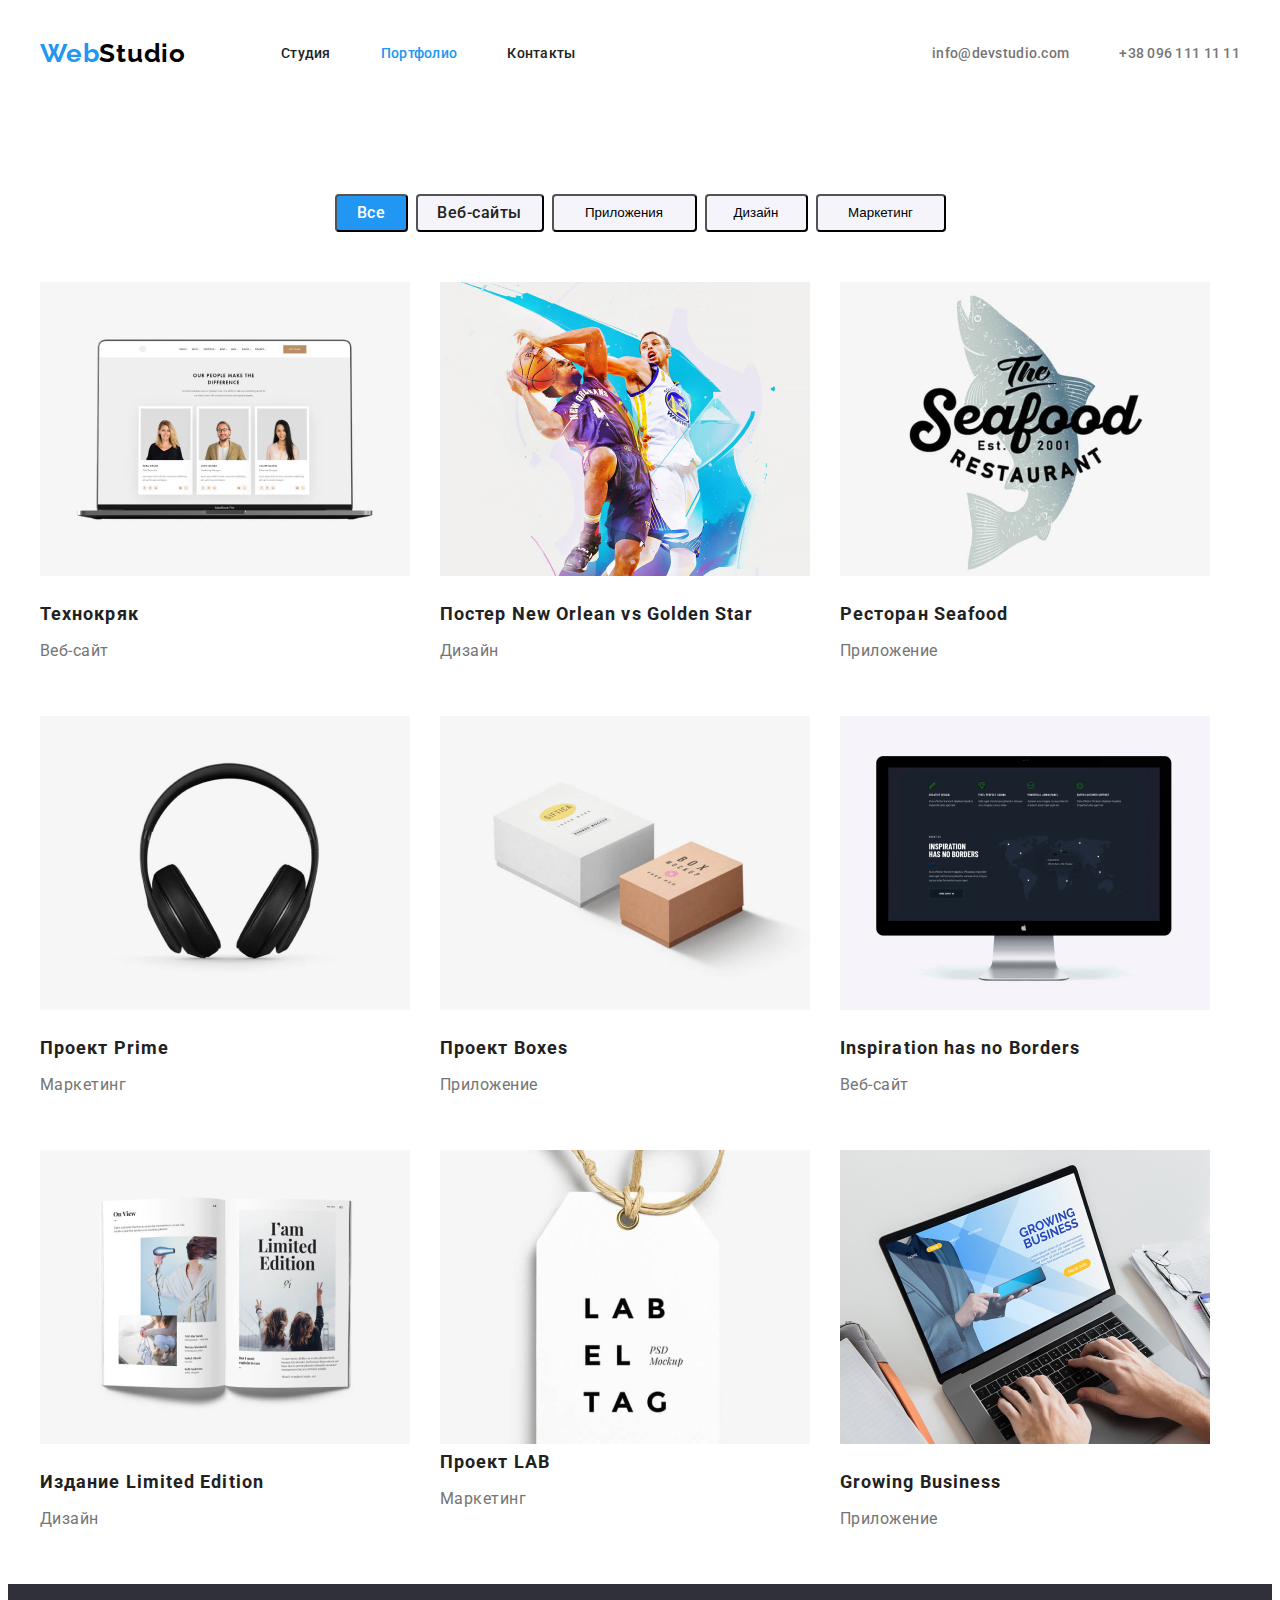
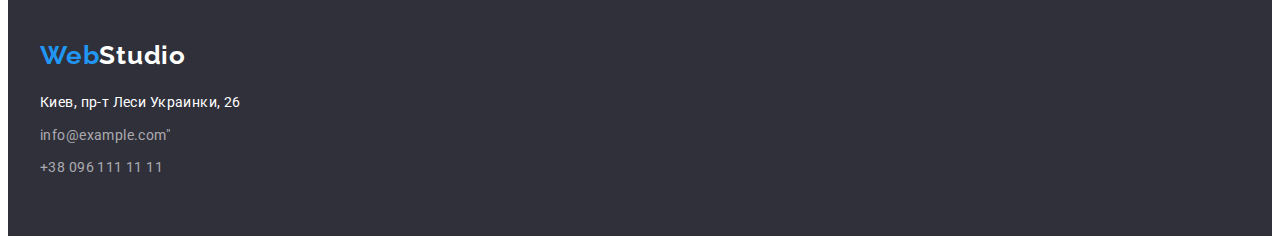
==== portfolio.html @ 9e35d356 "repeat" ====
<!DOCTYPE html>
<html lang="en">
<head>
    <meta charset="UTF-8">
    <meta name="viewport" content="width=device-width, initial-scale=1.0">
    <title>Document</title>
    <link rel="stylesheet" href="https://cdnjs.cloudflare.com/ajax/libs/modern-normalize/1.0.0/modern-normalize.min.css"
        integrity="sha512-ISS7cAi1PEhQ8jnbJpJZMd29NlhNj4AWYyLOSp2CE/CsHxTCu+r+t0D2yoJudVrd0/8fTVPUVDzY5Tvli75u/g=="
        crossorigin="anonymous" />
<link rel="stylesheet" href="./css/styles.css">
<link rel="preconnect" href="https://fonts.gstatic.com">
<link href="https://fonts.googleapis.com/css2?family=Raleway:wght@700&family=Roboto:wght@400;500;700;900&display=swap"
    rel="stylesheet",  rel="preconnect" href="https://fonts.gstatic.com">
<link href="https://fonts.googleapis.com/css2?family=Raleway:wght@700&display=swap" rel="stylesheet">
</head>
<body>
    <header class="header-portfolio container">

       <nav  class="navigation-partfolio">
        <a class="navigation-logo-partfolio" href=""><span class="web">Web</span><span class="studio">Studio</span></a>
        <ul class="work-portfolio" >
            <li class="nav"><a class="navigation-list-item-port" href="">Студия</a></li>
            <li class="nav"><a class="navigation-list-item-port-blue" href="">Портфолио</a></li>
            <li><a class="navigation-list-item-port-contact" href="">Контакты</a></li>
        </ul>
    </nav>

    <address class="address-porfolio">
      <p>  <a class="address-mail-port" href="mailto:info@devstudio.com">info@devstudio.com</a> </p>
      <p>  <a class="header-phone-port" href="tel:+380961111111">+38 096 111 11 11</a></p>
    </address>

        </header> 
    <main>
         
             <ul  class="button container">
            <li><button  class="button-service-white" type="button">Все</li>
            <li><button  class="button-service" type="button">Веб-сайты</button></li>
            <li><button  class="button-service-two" type="button">Приложения</button></li>
            <li><button  class="button-service-three" type="button">Дизайн</button></li>
            <li><button  class="button-service-four"type="button">Маркетинг</button><li>
            </ul>

            <div class="container">
        <ul class="work-once">
           
            <li class="photo-portfolio-once">
                <img src="./portfolio/protfolio  images/main-page/tehnokryak-1.jpg" alt="" width="370" height="294">
                    <p class="descriptin-photo">
                    Технокряк
                    </p>
                    <p class="descriptin-photo-work">Веб-сайт </p> 
            </li>
            <li class="photo-portfolio-once">
                <img src="./portfolio/protfolio  images/main-page/poster-2.jpg" alt="" width="370" height="294">
                    <p class="descriptin-photo">
                    Постер New Orlean vs Golden Star
                    </p>
                    <p class="descriptin-photo-work">Дизайн</p>
            </li>
            <li class="photo-portfolio-twice">
                <img src="./portfolio/protfolio  images/main-page/resyaurant-3.jpg" alt="" width="370" height="294">
                    <p class="descriptin-photo">
                    Ресторан Seafood
                    </p>
                    <p class="descriptin-photo-work">Приложение</p>
            </li>
                         
            <li class="photo-portfolio-once">
                <img src="./portfolio/protfolio  images/main-page/img-4.jpg" alt="" width="370" height="294">
                    <p class="descriptin-photo">
                    Проект Prime
                    </p >
                    <p class="descriptin-photo-work">Маркетинг</p>
            </li>
            <li class="photo-portfolio-once">
                <img src="./portfolio/protfolio  images/main-page/img-5.jpg" alt="" width="370" height="294">
                    <p class="descriptin-photo">
                    Проект Boxes
                    </p >
                    <p class="descriptin-photo-work">Приложение</p>
            </li>
            <li class="photo-portfolio-twice">
                <img src="./portfolio/protfolio  images/main-page/img-6.jpg" alt="" width="370" height="294">
                    <p class="descriptin-photo">
                    Inspiration has no Borders
                    </p>
                    <p class="descriptin-photo-work">Веб-сайт</p>
            </li>
            
            <li class="photo-portfolio-once">
                <img src="./portfolio/protfolio  images/main-page/img-7.jpg" alt="" width="370" height="294">
                    <p class="descriptin-photo">
                    Издание Limited Edition
                    </p>
                    <p class="descriptin-photo-work">Дизайн</p>
            </li>
            <li class="photo-portfolio-once">
                <img src="./portfolio/protfolio  images/main-page/img-8.jpg" alt="" width="370" height="294">
                    <o class="descriptin-photo">
                    Проект LAB
                    </p>
                    <p class="descriptin-photo-work">Маркетинг</p>
            </li>
            <li class="photo-portfolio-twice">
                <img src="./portfolio/protfolio  images/main-page/img-9.jpg" alt=""width="370" height="294">
                    <p class="descriptin-photo">
                    Growing Business
                    </p>
                    <p class="descriptin-photo-work">Приложение</p>
            </li>
        </ul>
        </div>
    </section>
    </main>
<footer class="cont-footer">
    <div class="container">
        <div class="nav-foot">
            <a class="navigation-logo-footer" href=""><span class="web">Web</span><span
                    class="studio-white">Studio</span></a>
            <address>
        </div>
        <ul class="futer-ul">
            <li class="address-footer-once"> <a class="address-style" href="https://goo.gl/maps/gUX8hAbv2jHmD63R7 "
                    target="_blank">Киев, пр-т Леси Украинки, 26</a></li>
            <li class="address-footer"><a class="address-style-inf" href="mailto:info@example.com">info@example.com"</a>
            </li>
            <li class="address-footer"><a class="address-style-inf" href="tel:+380961111111">+38 096 111 11 11</a></li>
        </ul>
        </address>
    </div>
</footer>
    
</body>
</html>
---- css/styles.css ----
h1,
h2,
h3,
h4,
h5,
h6 {
  margin: 0;
}

ul,
ol {
  margin: 0;
  padding: 0;
}

p {
  margin: 0;
}
img {
  display: block;
}
/*HEADER!!!!!!!!!!!!!!!!!!!!!!!!!!!!!!!!!!!!!!!!!!!!!!!!!!!!!*/
.header .container {
  display: flex;
  align-items: center;
  width: 1170px;
  margin: 0 auto;
  padding-top: 30px;
  padding-bottom: 30px;
}
.navigation {
  display: flex;
  align-items: center;
}
.navigation-list {
  display: flex;
}
.address {
  display: flex;
  margin-left: auto;
}
.header .navigation-logo {
  margin-right: 90px;
}
.address-mail {
  margin-right: 50px;
}
.navigation-list-item {
  margin-right: 50px;
}
.address-footer {
  display: flex;
  align-items: center;
}
.navigation-list-item-blue {
  margin-right: 50px;
}
.container {
  width: 1200px;
  margin: 0 auto;
  flex-wrap: wrap;
  list-style: none;
  justify-content: center;
}

.navigation-list-item,
.navigation-list-item-port,
.navigation-list-item-in {
  font-family: "Roboto", sans-serif;
  font-weight: 500;
  font-size: 14px;
  line-height: 1.1422;
  letter-spacing: 0.02em;
  color: #212121;
  text-decoration: none;
  list-style-type: none;
}

.address-mail,
.header-phone {
  font-family: "Roboto", sans-serif;
  font-style: normal;
  font-weight: 500;
  font-size: 14px;
  line-height: 1.1422;
  letter-spacing: 0.02em;
  color: #757575;
  text-decoration: none;
}

.address-mail:hover,/*hover for e-mail address*/
.address-mail:focus {
  color: #2196f3;
}

/*HERO*/
.hero {
  background: #2f303a;
  align-items: center;
  padding: 200px 0;
}

.modal-button {
  font-family: "Roboto", sans-serif;
  font-style: normal;
  font-weight: bold;
  font-size: 16px;
  line-height: 30px;
  align-items: center;
  text-align: center;
  letter-spacing: 0.06em;
  color: #ffffff;
  padding-left: 30px;
  padding-right: 30px;
  padding-top: 10px;
  padding-bottom: 10px;
}
.service-button {
  margin: 0 auto;
  display: block;
  min-width: 200px;
  height: 50px;
  background: #2196f3;
  box-shadow: 0px 4px 4px rgba(0, 0, 0, 0.15);
  border-radius: 4px;
  cursor: pointer; /*рука на кнопке*/
  margin-top: 30px;
  margin-bottom: 200px;
}
.hero-title {
  font-family: "Roboto", sans-serif;
  font-style: normal;
  font-weight: 900;
  font-size: 44px;
  line-height: 1.363;
  text-align: center;
  letter-spacing: 0.06em;
  text-transform: uppercase;
  color: #ffffff;
  width: 696px;

  margin: 0 auto;
}
/*OUR WORK IDEA */
.work-idea {
  font-family: "Roboto", sans-serif;
  font-style: normal;
  font-weight: bold;
  font-size: 14px;
  line-height: 16px;
  letter-spacing: 0.03em;
  text-transform: uppercase;
  color: #212121;
  list-style-type: none;
}
.work {
  list-style-type: none;
  padding-top: 95px;
}
.work-footer {
  display: flex;
  list-style-type: none;
  align-items: center;
  flex-direction: column;
}
.futer-ul {
  list-style-type: none;
  padding-top: 20px;
  padding-bottom: 60px;
}
.work-ul {
  display: flex;
  list-style: none;
  align-items: center;
  padding-top: 50px;
  padding-bottom: 95px;
}
.work-idea-optoins {
  font-family: "Roboto", sans-serif;
  font-style: normal;
  font-weight: normal;
  font-size: 14px;
  line-height: 24px;
  letter-spacing: 0.03em;
  color: #757575;
}

.work-desk {
  padding-right: 30px;
  max-width: 275px;
  height: 75px;
}
.work-desk-once {
  max-width: 275px;
  height: 75px;
}

.photo-work {
  padding-right: 30px;
}

/*OUR prpcess, our peple*/
.work-people {
  background: #f5f4fa;
  margin: 0 auto;
  margin-top: 95px;
}

.work-process {
  font-family: "Roboto", sans-serif;
  font-style: normal;
  font-weight: bold;
  font-size: 36px;
  line-height: 42px;
  text-align: center;
  letter-spacing: 0.03em;
  color: #212121;
  padding-top: 90px;
  padding-bottom: 50px;
}
.person {
  margin-right: 30px;

  background: #ffffff;
}
.person-once {
  background: #ffffff;
}
.name-one {
  font-family: "Roboto", sans-serif;
  font-style: normal;
  font-weight: 500;
  font-size: 16px;
  line-height: 19px;
  letter-spacing: 0.03em;
  color: #212121;
  padding-left: 60px;
  padding-right: 60px;
  padding-top: 30px;
  padding-bottom: 10px;
}
.name-fr {
  font-family: "Roboto", sans-serif;
  font-style: normal;
  font-weight: 500;
  font-size: 16px;
  line-height: 19px;
  letter-spacing: 0.03em;
  color: #212121;
  padding-left: 80px;
  padding-right: 80px;
  padding-top: 30px;
  padding-bottom: 10px;
}
.name-mark {
  font-family: "Roboto", sans-serif;
  font-style: normal;
  font-weight: 500;
  font-size: 16px;
  line-height: 19px;
  letter-spacing: 0.03em;
  color: #212121;
  padding-left: 60px;
  padding-right: 60px;
  padding-top: 30px;
  padding-bottom: 10px;
}
.name-diz {
  font-family: "Roboto", sans-serif;
  font-style: normal;
  font-weight: 500;
  font-size: 16px;
  line-height: 19px;
  letter-spacing: 0.03em;
  color: #212121;
  padding-left: 60px;
  padding-right: 60px;
  padding-top: 30px;
  padding-bottom: 10px;
}
.professional {
  font-family: "Roboto", sans-serif;
  font-style: normal;
  font-weight: normal;
  font-size: 16px;
  line-height: 19px;
  /* identical to box height */
  letter-spacing: 0.03em;
  color: #757575;
  padding-top: 10px;
  padding-bottom: 30px;
  text-align: center;
}
.cont-footer {
  display: flex;
  align-items: center;

  height: 252px;
  background: #2f303a;
}

/*OUR process, our peple*/

/*ADDRESS*/
.address-style {
  font-family: "Roboto", sans-serif;
  font-style: normal;
  font-weight: normal;
  font-size: 14px;
  line-height: 1.71;
  letter-spacing: 0.03em;
  text-decoration: none;
  color: #ffffff;
}
.address-style-inf {
  font-family: "Roboto", sans-serif;
  font-style: normal;
  font-weight: normal;
  font-size: 14px;
  line-height: 1.71;
  letter-spacing: 0.03em;
  text-decoration: none;
  color: rgba(255, 255, 255, 0.6);
}

/*ADDRESS*/
.studio {
  font-family: "Raleway", sans-serif;
  font-style: normal;
  font-weight: bold;
  font-size: 26px;
  line-height: 1.19;
  letter-spacing: 0.03em;
  text-decoration: none;
  color: black;
}
.web {
  font-family: Raleway;
  font-style: normal;
  font-weight: bold;
  font-size: 26px;
  line-height: 1.19;
  letter-spacing: 0.03em;
  color: #2196f3;
}

.navigation-list-item-port {
  font-family: Roboto;
  font-style: normal;
  font-weight: 500;
  font-size: 14px;
  line-height: 1.142;
  letter-spacing: 0.02em;
  color: #212121;
}

.address-mail-port,
.header-phone-port {
  font-family: "Roboto", sans-serif;
  font-style: normal;
  font-weight: 500;
  font-size: 14px;
  line-height: 1.142;
  letter-spacing: 0.02em;
  text-decoration: none;
  color: #757575;
}
.descriptin-photo {
  font-family: "Roboto", sans-serif;
  font-style: normal;
  font-weight: bold;
  font-size: 18px;
  line-height: 2;
  letter-spacing: 0.06em;
  color: #212121;
}
.descriptin-photo-work {
  font-family: "Roboto", sans-serif;
  font-style: normal;
  font-weight: normal;
  font-size: 16px;
  line-height: 1.875;
  letter-spacing: 0.03em;
  color: #757575;
}
.navigation-logo {
  font-family: Raleway;
  font-style: normal;
  font-weight: bold;
  font-size: 26px;
  line-height: 1.19;
  letter-spacing: 0.03em;
  color: #2196f3;
  text-decoration: none;
}
.navigation-logo-footer {
  width: 145px;
  height: 31px;
  font-family: Raleway;
  font-style: normal;
  font-weight: bold;
  font-size: 26px;
  line-height: 31px;
  letter-spacing: 0.03em;
  text-decoration: none;
}
.address-style {
  font-family: "Roboto", sans-serif;
  font-style: normal;
  font-weight: normal;
  font-size: 14px;
  line-height: 1.714;
  letter-spacing: 0.03em;
  text-decoration: none;
  /*color: #FFFFFF;*/
}

.navigation-list {
  list-style-type: none;
}
.studio-white {
  color: white;
}

.navigation-list-item-blue,
.navigation-list-item-port-blue {
  font-family: "Roboto", sans-serif; /*задаем голубой для*/
  font-style: normal;
  font-weight: 500;
  font-size: 14px;
  line-height: 16px;
  letter-spacing: 0.02em;
  color: #2196f3;
  text-decoration: none;
}

.button-service {
  list-style-type: none;
  font-family: "Roboto", sans-serif;
  font-style: normal;
  font-weight: 500;
  font-size: 16px;
  line-height: 26px;
  letter-spacing: 0.03em;
  color: #212121;
}
.button-service-white {
  font-family: "Roboto", sans-serif;
  font-style: normal;
  font-weight: 500;
  font-size: 16px;
  line-height: 26px;
  letter-spacing: 0.03em;
  color: #ffffff;
  margin-right: 8px;
  width: 73px;
  height: 38px;
  background: #2196f3;
  border-radius: 4px;
  cursor: pointer;
}
.button {
  list-style-type: none;
}
.address-footer {
  padding-top: 9px;
}
.address-footer-once {
}
.nav-foot {
  padding-top: 60px;
}

/*--------------------------------ПОРТФОЛИО-------------------------------*/
.header-portfolio {
  display: flex;
  align-items: center;
  padding-top: 30px;
  padding-bottom: 30px;
}
.work-portfolio {
  list-style: none;
  display: flex;
}
.navigation-partfolio {
  display: flex;
  align-items: center;
}
.address-porfolio {
  display: flex;
  align-items: center;
}
.navigation-logo-partfolio {
  margin-right: 95px;
  text-decoration: none;
}
.nav {
  margin-right: 50px;
}
.navigation-list-item-port-contact {
  font-family: Roboto;
  font-style: normal;
  font-weight: 500;
  font-size: 14px;
  line-height: 1.142;
  letter-spacing: 0.02em;
  color: #212121;
  text-decoration: none;
}
.address-porfolio {
  margin-left: auto;
}
.address-mail-port {
  margin-right: 50px;
}
.button {
  display: flex;
  text-align: center;
  justify-content: center;
  margin-top: 95px;
  margin-bottom: 50px;
}

.button-service {
  margin-right: 8px;
  width: 128px;
  height: 38px;
  left: 576px;
  top: 174px;
  background: #f5f4fa;
  border-radius: 4px;
  cursor: pointer;
}
.button-service-two {
  margin-right: 8px;
  width: 145px;
  height: 38px;
  background: #f5f4fa;
  border-radius: 4px;
  cursor: pointer;
}
.button-service-three {
  margin-right: 8px;
  width: 103px;
  height: 38px;
  background: #f5f4fa;
  border-radius: 4px;
  cursor: pointer;
}
.button-service-four {
  width: 130px;
  height: 38px;
  background: #f5f4fa;
  border-radius: 4px;
  cursor: pointer;
}
.work-once {
  list-style: none;
  display: flex;
  flex-wrap: wrap; /*-----------------------------------очень важно*/
}
.photo-portfolio-once {
  margin-right: 30px;
  margin-bottom: 30px;
}
.photo-portfolio-twice {
  margin-bottom: 30px;
}
.descriptin-photo {
  padding-top: 20px;
}
.descriptin-photo-work {
  padding-top: 4px;
  padding-bottom: 20px;
}
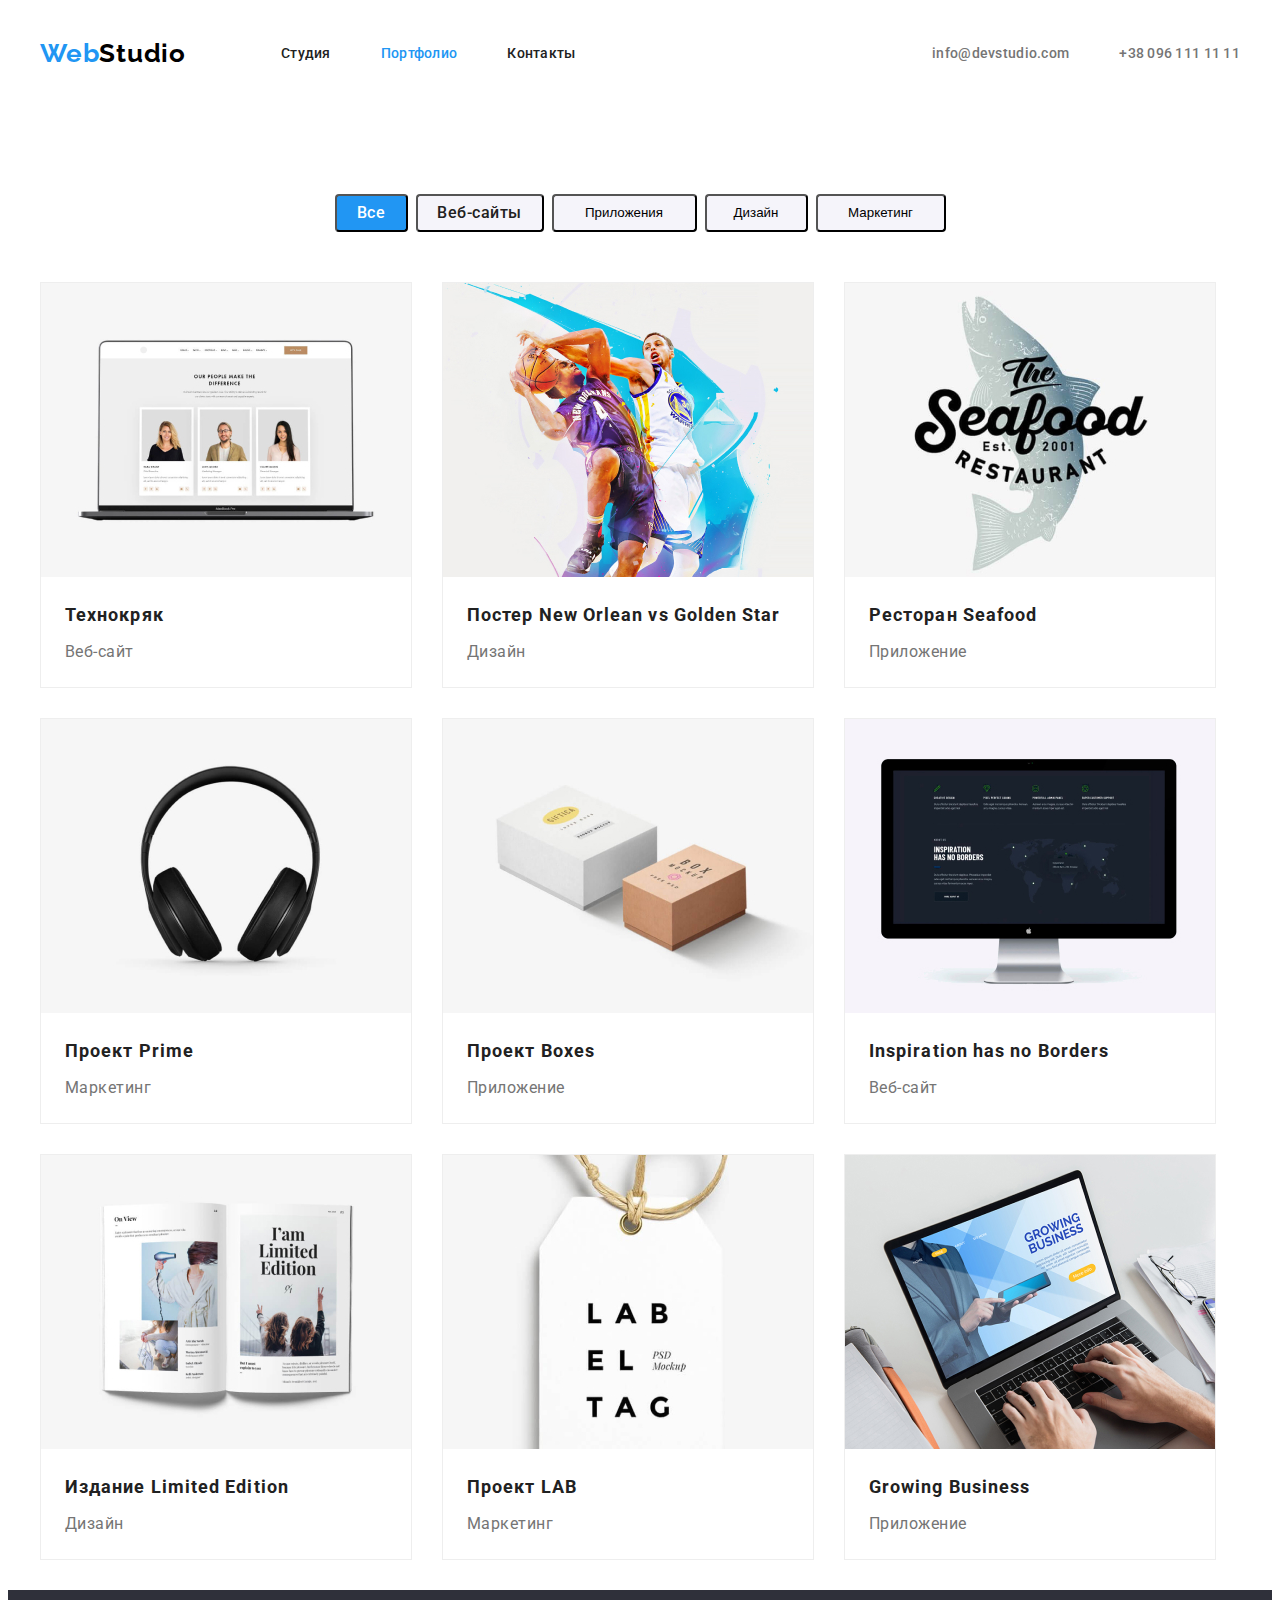
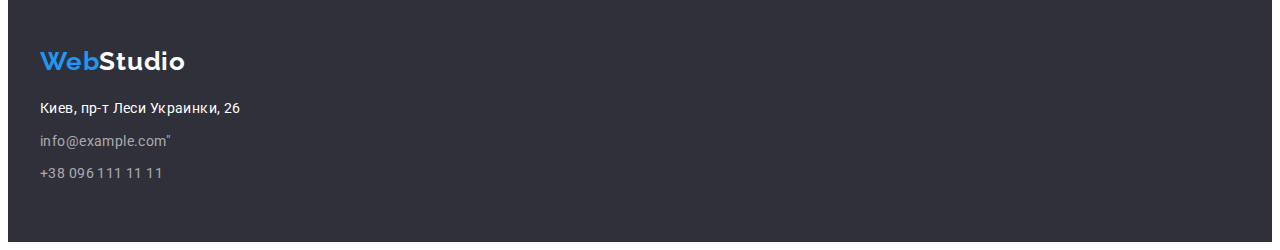
==== commit 988e7b60: "naw" ====
--- a/portfolio.html
+++ b/portfolio.html
@@ -97,7 +97,7 @@
             </li>
             <li class="photo-portfolio-once">
                 <img src="./portfolio/protfolio  images/main-page/img-8.jpg" alt="" width="370" height="294">
-                    <o class="descriptin-photo">
+                    <p class="descriptin-photo">
                     Проект LAB
                     </p>
                     <p class="descriptin-photo-work">Маркетинг</p>
--- a/css/styles.css
+++ b/css/styles.css
@@ -125,7 +125,6 @@
   border-radius: 4px;
   cursor: pointer; /*рука на кнопке*/
   margin-top: 30px;
-  margin-bottom: 200px;
 }
 .hero-title {
   font-family: "Roboto", sans-serif;
@@ -172,8 +171,6 @@
   display: flex;
   list-style: none;
   align-items: center;
-  padding-top: 50px;
-  padding-bottom: 95px;
 }
 .work-idea-optoins {
   font-family: "Roboto", sans-serif;
@@ -203,7 +200,7 @@
 .work-people {
   background: #f5f4fa;
   margin: 0 auto;
-  margin-top: 95px;
+  padding-top: 95px;
 }
 
 .work-process {
@@ -215,8 +212,10 @@
   text-align: center;
   letter-spacing: 0.03em;
   color: #212121;
+  padding-bottom: 50px;
+}
+.work-blok {
   padding-top: 90px;
-  padding-bottom: 50px;
 }
 .person {
   margin-right: 30px;
@@ -562,14 +561,26 @@
 .photo-portfolio-once {
   margin-right: 30px;
   margin-bottom: 30px;
+  background: #ffffff;
+  border: 1px solid #eeeeee;
+  box-sizing: border-box;
 }
 .photo-portfolio-twice {
   margin-bottom: 30px;
+  background: #ffffff;
+  border: 1px solid #eeeeee;
+  box-sizing: border-box;
 }
 .descriptin-photo {
-  padding-top: 20px;
+  margin-top: 20px;
+  margin-left: 24px;
+  width: 322px;
+  height: 36px;
 }
 .descriptin-photo-work {
-  padding-top: 4px;
-  padding-bottom: 20px;
-}
+  margin-top: 4px;
+  margin-bottom: 20px;
+  margin-left: 24px;
+  width: 322px;
+  height: 30px;
+}
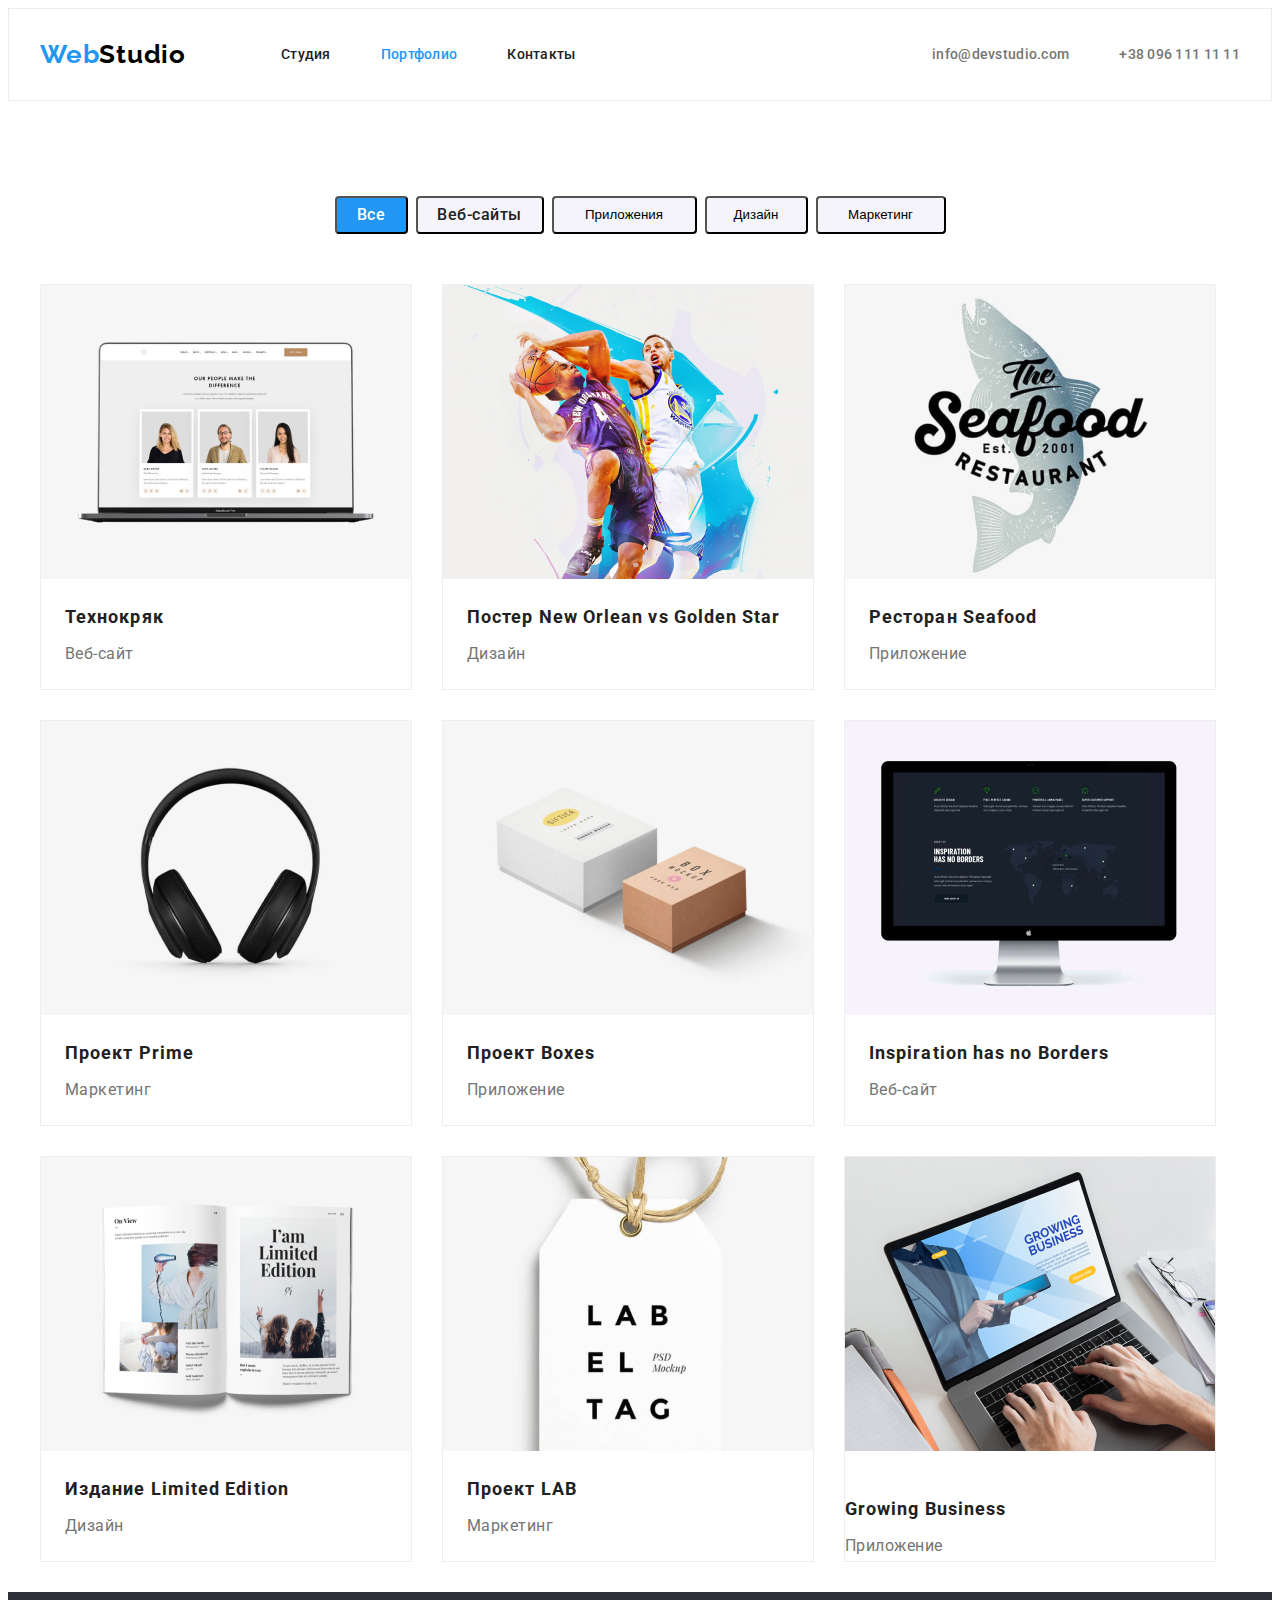
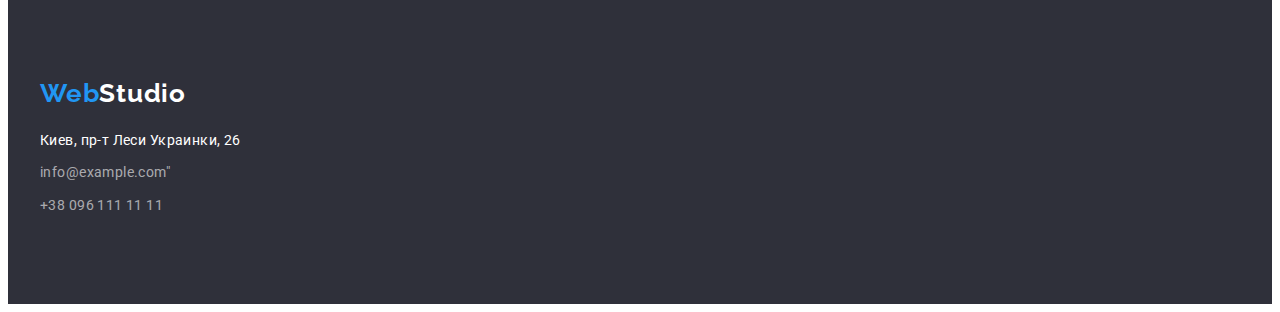
==== commit 4d28acf5: "new" ====
--- a/portfolio.html
+++ b/portfolio.html
@@ -14,8 +14,9 @@
 <link href="https://fonts.googleapis.com/css2?family=Raleway:wght@700&display=swap" rel="stylesheet">
 </head>
 <body>
+    <div class="bord">
     <header class="header-portfolio container">
-
+    
        <nav  class="navigation-partfolio">
         <a class="navigation-logo-partfolio" href=""><span class="web">Web</span><span class="studio">Studio</span></a>
         <ul class="work-portfolio" >
@@ -29,8 +30,8 @@
       <p>  <a class="address-mail-port" href="mailto:info@devstudio.com">info@devstudio.com</a> </p>
       <p>  <a class="header-phone-port" href="tel:+380961111111">+38 096 111 11 11</a></p>
     </address>
-
-        </header> 
+            </header> 
+            </div>
     <main>
          
              <ul  class="button container">
@@ -46,68 +47,86 @@
            
             <li class="photo-portfolio-once">
                 <img src="./portfolio/protfolio  images/main-page/tehnokryak-1.jpg" alt="" width="370" height="294">
-                    <p class="descriptin-photo">
+                   <div class="discription-photo">
+                <p class="descriptin-photo">
                     Технокряк
                     </p>
                     <p class="descriptin-photo-work">Веб-сайт </p> 
+                    </div>
             </li>
             <li class="photo-portfolio-once">
                 <img src="./portfolio/protfolio  images/main-page/poster-2.jpg" alt="" width="370" height="294">
-                    <p class="descriptin-photo">
+                <div class="discription-photo">
+                <p class="descriptin-photo">
                     Постер New Orlean vs Golden Star
                     </p>
                     <p class="descriptin-photo-work">Дизайн</p>
+                    </div>
             </li>
             <li class="photo-portfolio-twice">
                 <img src="./portfolio/protfolio  images/main-page/resyaurant-3.jpg" alt="" width="370" height="294">
-                    <p class="descriptin-photo">
+                <div class="discription-photo">
+                <p class="descriptin-photo">
                     Ресторан Seafood
                     </p>
                     <p class="descriptin-photo-work">Приложение</p>
+                    </div>
             </li>
                          
             <li class="photo-portfolio-once">
                 <img src="./portfolio/protfolio  images/main-page/img-4.jpg" alt="" width="370" height="294">
-                    <p class="descriptin-photo">
+                    <div class="discription-photo">
+                <p class="descriptin-photo">
                     Проект Prime
                     </p >
                     <p class="descriptin-photo-work">Маркетинг</p>
+                    </div>
             </li>
             <li class="photo-portfolio-once">
                 <img src="./portfolio/protfolio  images/main-page/img-5.jpg" alt="" width="370" height="294">
+                <div class="discription-photo">
                     <p class="descriptin-photo">
                     Проект Boxes
                     </p >
                     <p class="descriptin-photo-work">Приложение</p>
+                    </div>
             </li>
             <li class="photo-portfolio-twice">
                 <img src="./portfolio/protfolio  images/main-page/img-6.jpg" alt="" width="370" height="294">
+                <div class="discription-photo">
                     <p class="descriptin-photo">
                     Inspiration has no Borders
                     </p>
                     <p class="descriptin-photo-work">Веб-сайт</p>
+                    </div>
             </li>
             
             <li class="photo-portfolio-once">
                 <img src="./portfolio/protfolio  images/main-page/img-7.jpg" alt="" width="370" height="294">
+                <div class="discription-photo">
                     <p class="descriptin-photo">
                     Издание Limited Edition
                     </p>
                     <p class="descriptin-photo-work">Дизайн</p>
+                    </div>
             </li>
             <li class="photo-portfolio-once">
                 <img src="./portfolio/protfolio  images/main-page/img-8.jpg" alt="" width="370" height="294">
+                <div class="discription-photo">
                     <p class="descriptin-photo">
                     Проект LAB
                     </p>
                     <p class="descriptin-photo-work">Маркетинг</p>
+                    </div>
             </li>
             <li class="photo-portfolio-twice">
                 <img src="./portfolio/protfolio  images/main-page/img-9.jpg" alt=""width="370" height="294">
+                <div class="discription-photo"></div>
                     <p class="descriptin-photo">
                     Growing Business
                     </p>
                     <p class="descriptin-photo-work">Приложение</p>
+                </div>
             </li>
         </ul>
         </div>
--- a/css/styles.css
+++ b/css/styles.css
@@ -212,10 +212,11 @@
   text-align: center;
   letter-spacing: 0.03em;
   color: #212121;
-  padding-bottom: 50px;
+  margin-bottom: 50px;
 }
 .work-blok {
   padding-top: 90px;
+  padding-bottom: 95px;
 }
 .person {
   margin-right: 30px;
@@ -293,7 +294,7 @@
 .cont-footer {
   display: flex;
   align-items: center;
-
+  padding-top: 60px;
   height: 252px;
   background: #2f303a;
 }
@@ -372,6 +373,7 @@
   line-height: 2;
   letter-spacing: 0.06em;
   color: #212121;
+  padding-bottom: 4px;
 }
 .descriptin-photo-work {
   font-family: "Roboto", sans-serif;
@@ -465,9 +467,6 @@
   padding-top: 9px;
 }
 .address-footer-once {
-}
-.nav-foot {
-  padding-top: 60px;
 }
 
 /*--------------------------------ПОРТФОЛИО-------------------------------*/
@@ -571,16 +570,12 @@
   border: 1px solid #eeeeee;
   box-sizing: border-box;
 }
-.descriptin-photo {
-  margin-top: 20px;
-  margin-left: 24px;
-  width: 322px;
-  height: 36px;
-}
-.descriptin-photo-work {
-  margin-top: 4px;
-  margin-bottom: 20px;
-  margin-left: 24px;
-  width: 322px;
-  height: 30px;
-}
+.discription-photo {
+  padding-left: 24px;
+  padding-right: 24px;
+  padding-top: 20px;
+  padding-bottom: 20px;
+}
+.bord {
+  border: 1px solid #ececec;
+}
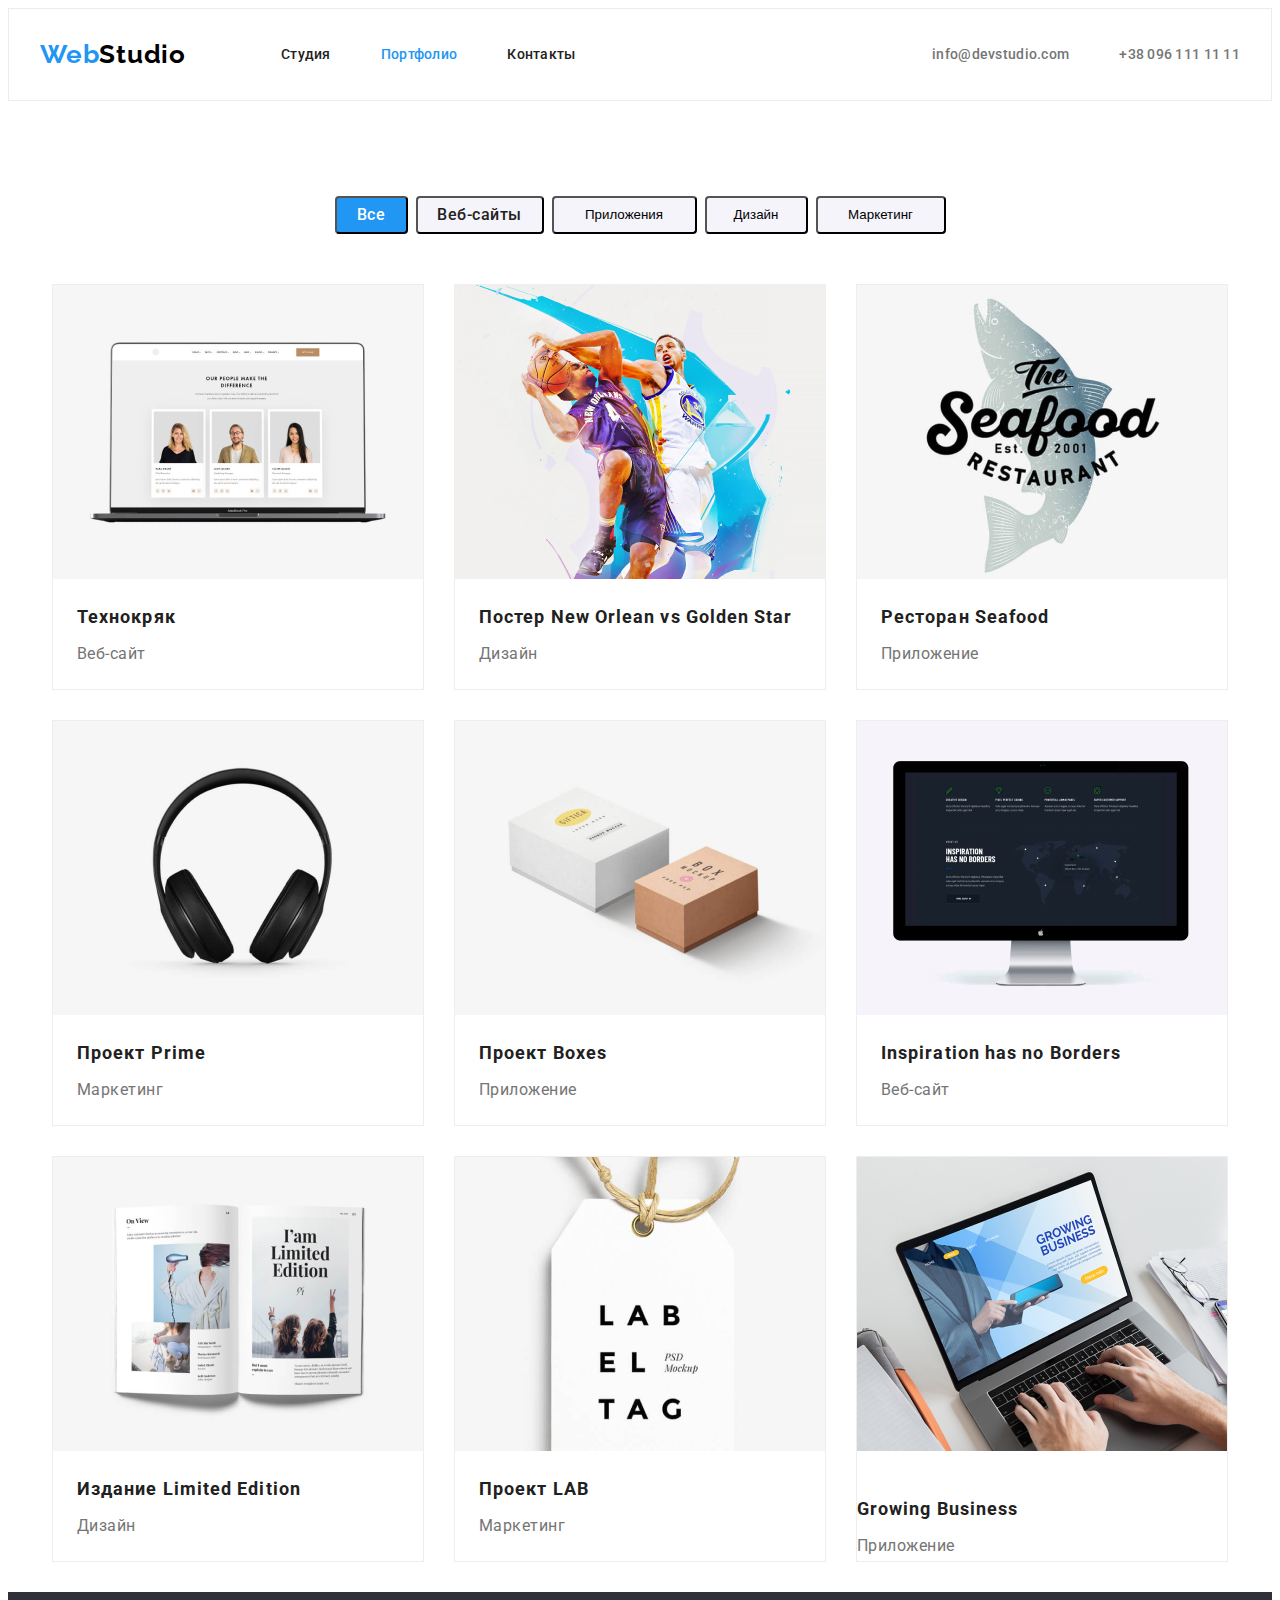
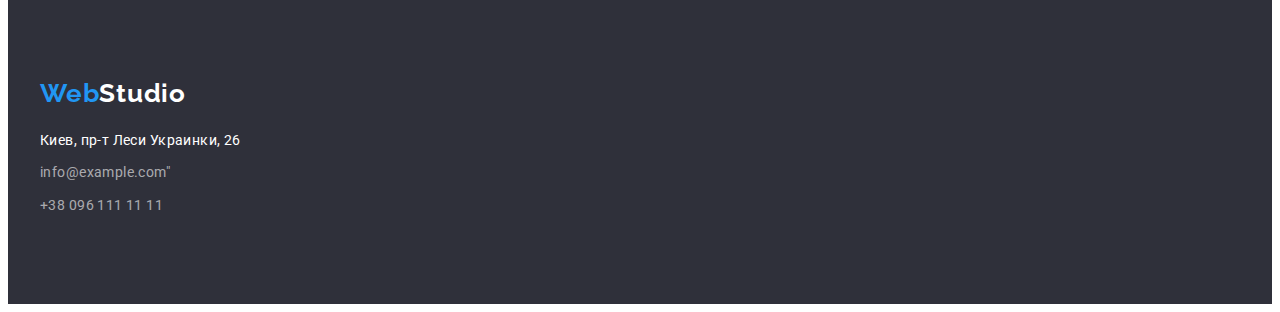
==== commit 206b7029: "new" ====
--- a/portfolio.html
+++ b/portfolio.html
@@ -14,9 +14,9 @@
 <link href="https://fonts.googleapis.com/css2?family=Raleway:wght@700&display=swap" rel="stylesheet">
 </head>
 <body>
-    <div class="bord">
-    <header class="header-portfolio container">
-    
+   
+    <header class="bord">
+    <div class="header-portfolio container">
        <nav  class="navigation-partfolio">
         <a class="navigation-logo-partfolio" href=""><span class="web">Web</span><span class="studio">Studio</span></a>
         <ul class="work-portfolio" >
@@ -33,7 +33,7 @@
             </header> 
             </div>
     <main>
-         
+         <section>
              <ul  class="button container">
             <li><button  class="button-service-white" type="button">Все</li>
             <li><button  class="button-service" type="button">Веб-сайты</button></li>
@@ -42,8 +42,8 @@
             <li><button  class="button-service-four"type="button">Маркетинг</button><li>
             </ul>
 
-            <div class="container">
-        <ul class="work-once">
+         
+        <ul class="work-once container">
            
             <li class="photo-portfolio-once">
                 <img src="./portfolio/protfolio  images/main-page/tehnokryak-1.jpg" alt="" width="370" height="294">
@@ -129,7 +129,7 @@
                 </div>
             </li>
         </ul>
-        </div>
+        
     </section>
     </main>
 <footer class="cont-footer">
--- a/css/styles.css
+++ b/css/styles.css
@@ -164,8 +164,8 @@
 }
 .futer-ul {
   list-style-type: none;
-  padding-top: 20px;
-  padding-bottom: 60px;
+  margin-top: 20px;
+  margin-bottom: 60px;
 }
 .work-ul {
   display: flex;
@@ -220,11 +220,13 @@
 }
 .person {
   margin-right: 30px;
+  margin-bottom: 95px;
 
   background: #ffffff;
 }
 .person-once {
   background: #ffffff;
+  margin-bottom: 95px;
 }
 .name-one {
   font-family: "Roboto", sans-serif;
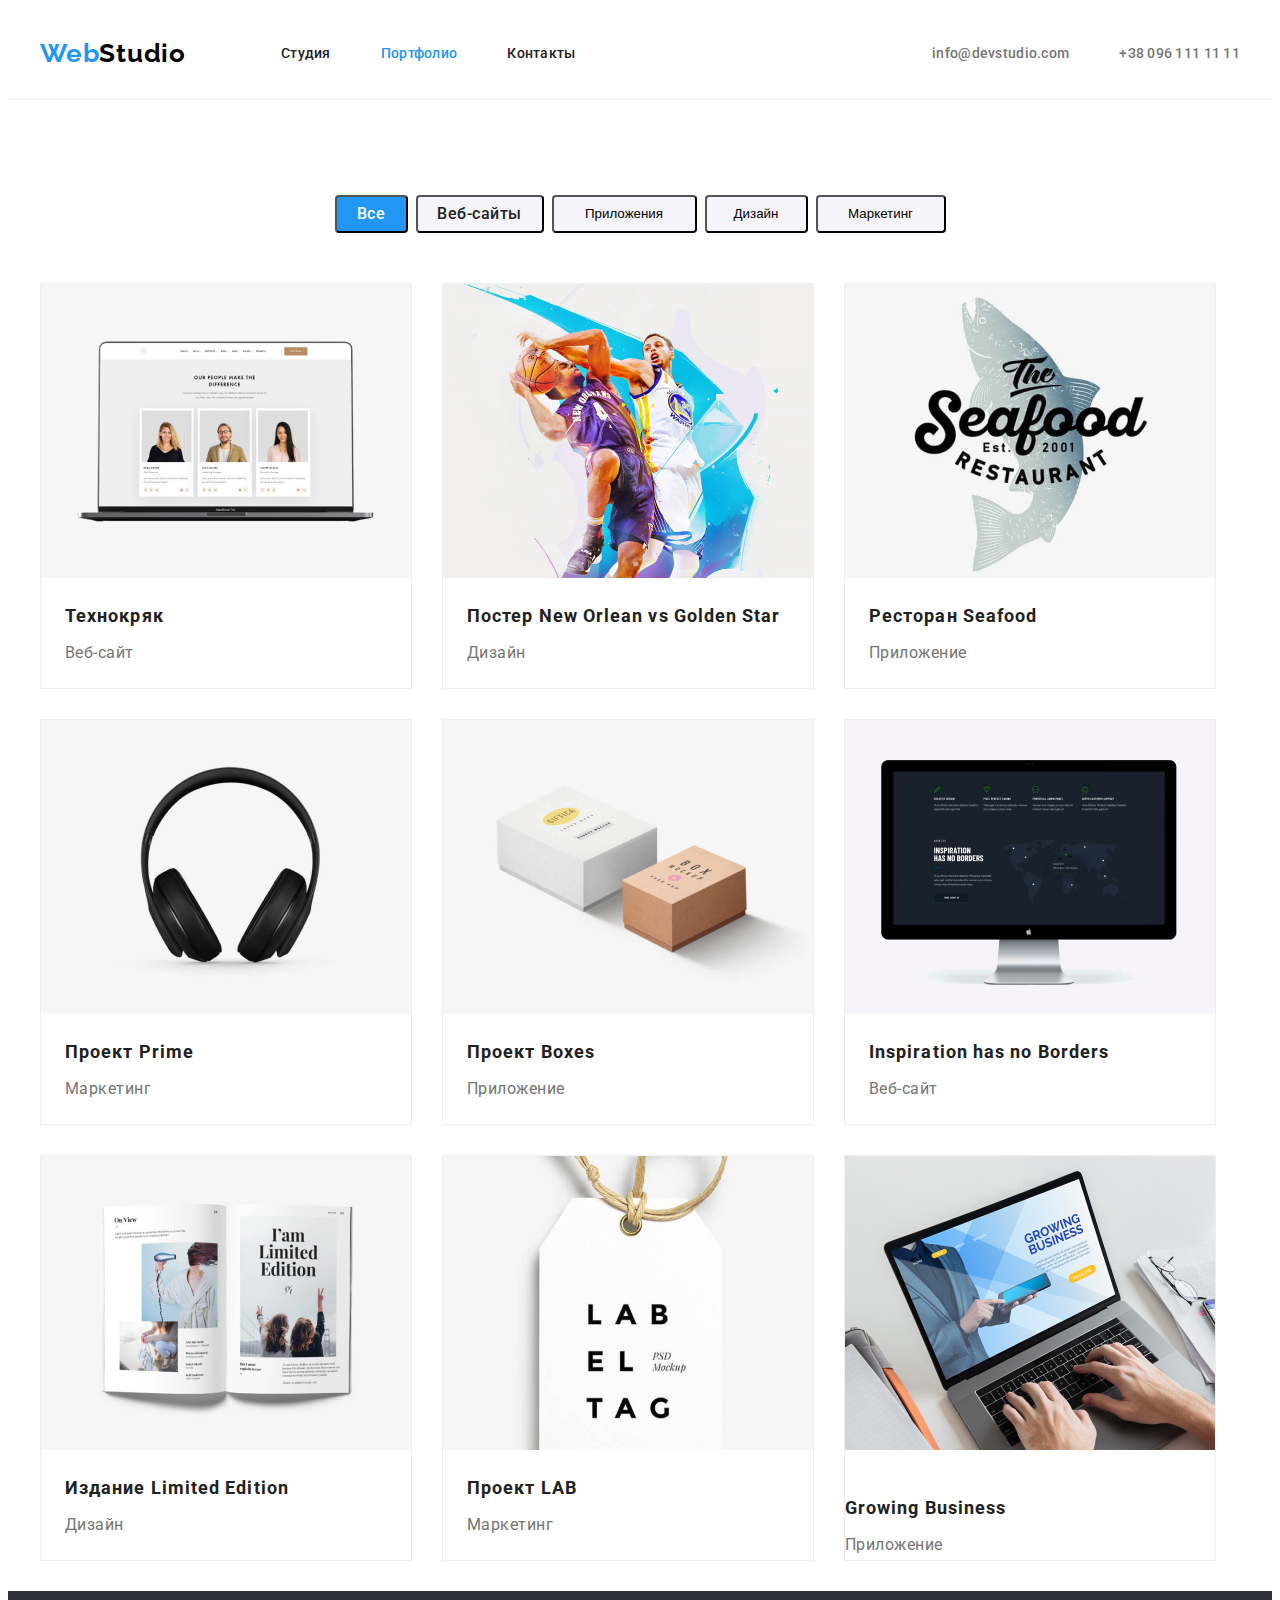
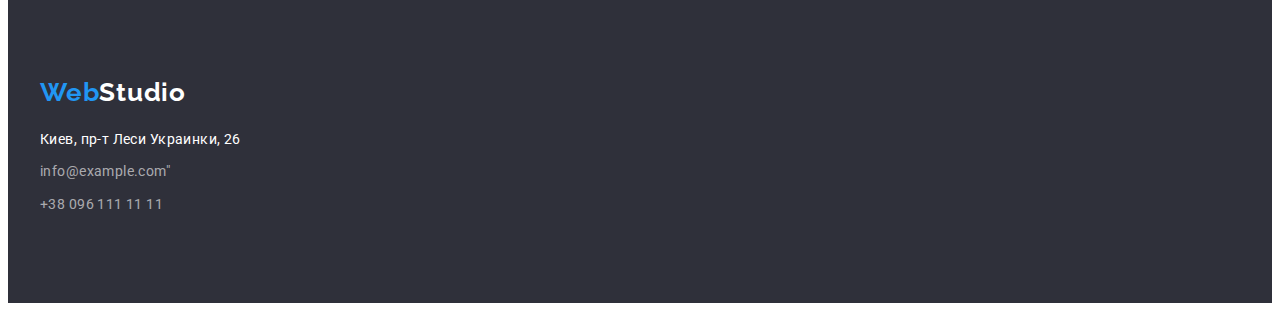
==== commit 8e181eaf: "new" ====
--- a/portfolio.html
+++ b/portfolio.html
@@ -42,8 +42,8 @@
             <li><button  class="button-service-four"type="button">Маркетинг</button><li>
             </ul>
 
-         
-        <ul class="work-once container">
+         <div class=" container">
+        <ul class="work-once ">
            
             <li class="photo-portfolio-once">
                 <img src="./portfolio/protfolio  images/main-page/tehnokryak-1.jpg" alt="" width="370" height="294">
@@ -129,6 +129,7 @@
                 </div>
             </li>
         </ul>
+        </div>
         
     </section>
     </main>
--- a/css/styles.css
+++ b/css/styles.css
@@ -151,6 +151,7 @@
   text-transform: uppercase;
   color: #212121;
   list-style-type: none;
+  margin-bottom: 10px;
 }
 .work {
   list-style-type: none;
@@ -164,8 +165,8 @@
 }
 .futer-ul {
   list-style-type: none;
-  margin-top: 20px;
-  margin-bottom: 60px;
+  padding-top: 20px;
+  padding-bottom: 60px;
 }
 .work-ul {
   display: flex;
@@ -185,11 +186,9 @@
 .work-desk {
   padding-right: 30px;
   max-width: 275px;
-  height: 75px;
 }
 .work-desk-once {
   max-width: 275px;
-  height: 75px;
 }
 
 .photo-work {
@@ -201,6 +200,7 @@
   background: #f5f4fa;
   margin: 0 auto;
   padding-top: 95px;
+  padding-bottom: 95px;
 }
 
 .work-process {
@@ -220,13 +220,10 @@
 }
 .person {
   margin-right: 30px;
-  margin-bottom: 95px;
-
   background: #ffffff;
 }
 .person-once {
   background: #ffffff;
-  margin-bottom: 95px;
 }
 .name-one {
   font-family: "Roboto", sans-serif;
@@ -425,7 +422,21 @@
   color: white;
 }
 
-.navigation-list-item-blue,
+.navigation-list-item-blue {
+  font-family: "Roboto", sans-serif;
+  font-style: normal;
+  font-weight: 500;
+  font-size: 14px;
+  line-height: 16px;
+  letter-spacing: 0.02em;
+  color: #757575;
+}
+
+.navigation-list-item-blue:hover,
+.navigation-list-item-blue:focus {
+  color: #2196f3;
+}
+
 .navigation-list-item-port-blue {
   font-family: "Roboto", sans-serif; /*задаем голубой для*/
   font-style: normal;
@@ -517,8 +528,8 @@
   display: flex;
   text-align: center;
   justify-content: center;
-  margin-top: 95px;
-  margin-bottom: 50px;
+  padding-top: 95px;
+  padding-bottom: 50px;
 }
 
 .button-service {
@@ -579,5 +590,5 @@
   padding-bottom: 20px;
 }
 .bord {
-  border: 1px solid #ececec;
-}
+  border-bottom: 1px solid #ececec;
+}
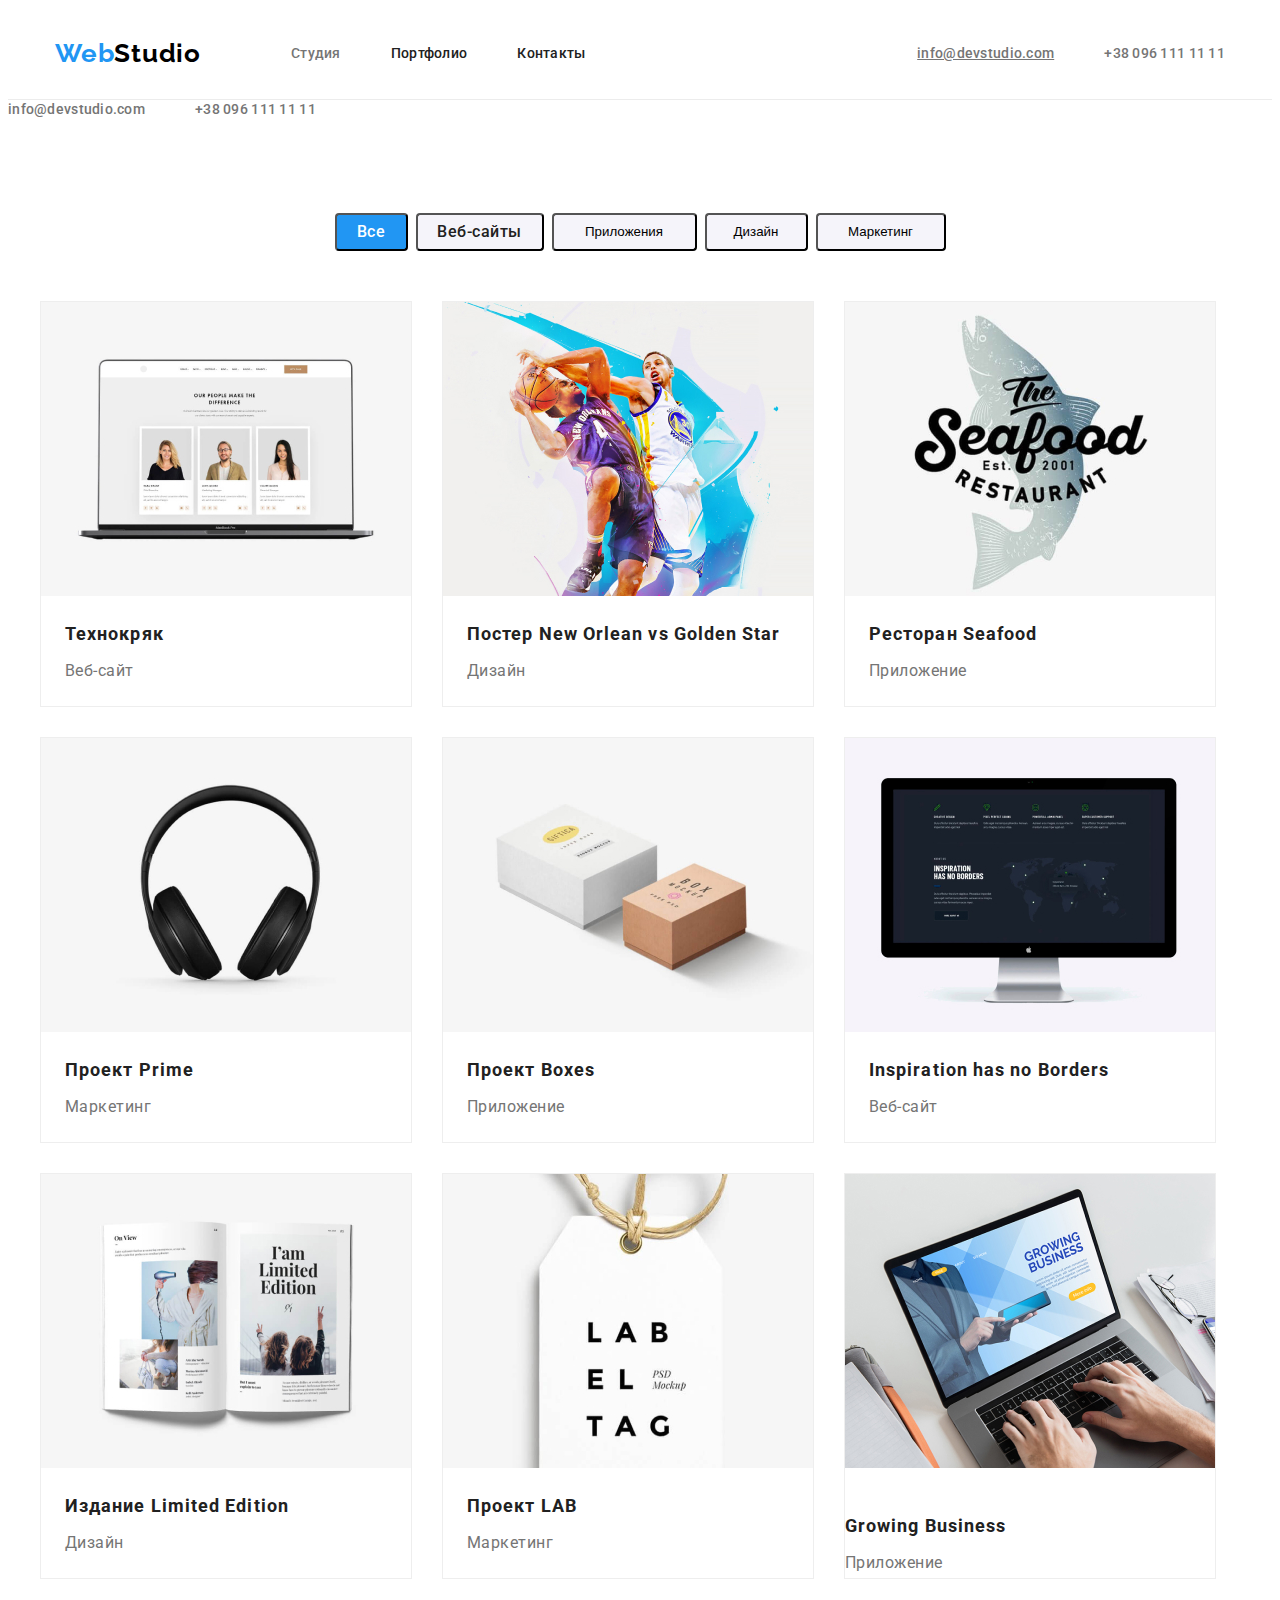
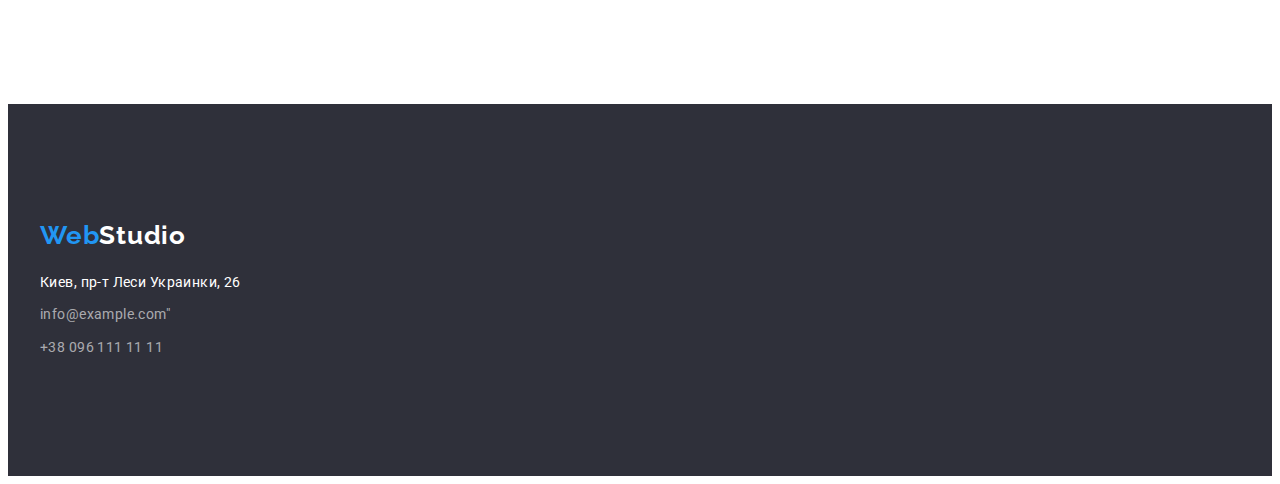
==== commit adf8e9f7: "next" ====
--- a/portfolio.html
+++ b/portfolio.html
@@ -15,16 +15,24 @@
 </head>
 <body>
    
-    <header class="bord">
-    <div class="header-portfolio container">
-       <nav  class="navigation-partfolio">
-        <a class="navigation-logo-partfolio" href=""><span class="web">Web</span><span class="studio">Studio</span></a>
-        <ul class="work-portfolio" >
-            <li class="nav"><a class="navigation-list-item-port" href="">Студия</a></li>
-            <li class="nav"><a class="navigation-list-item-port-blue" href="">Портфолио</a></li>
-            <li><a class="navigation-list-item-port-contact" href="">Контакты</a></li>
-        </ul>
-    </nav>
+    
+    <header class="header bord">
+        <div class="container">
+            <nav class="navigation">
+                <a class="navigation-logo" href=""><span class="web">Web</span><span class="studio">Studio</span></a>
+                <ul class="navigation-list">
+    
+                    <li><a class="address-mail" href="./portfolio.html">Студия</a></li>
+                    <li><a class="navigation-list-item" href="./portfolio.html">Портфолио</a></li>
+                    <li><a class="navigation-list-item-in" href="">Контакты</a></li>
+                </ul>
+            </nav>
+            <address class="address">
+                <p> <a class="navigation-list-item-blue" href="mailto:info@devstudio.com">info@devstudio.com</a></p>
+                <p> <a class="header-phone" href="tel:+380961111111">+38 096 111 11 11</a></p>
+            </address>
+        </div>
+    </header>
 
     <address class="address-porfolio">
       <p>  <a class="address-mail-port" href="mailto:info@devstudio.com">info@devstudio.com</a> </p>
@@ -33,7 +41,7 @@
             </header> 
             </div>
     <main>
-         <section>
+         <section class="gallery">
              <ul  class="button container">
             <li><button  class="button-service-white" type="button">Все</li>
             <li><button  class="button-service" type="button">Веб-сайты</button></li>
@@ -42,8 +50,8 @@
             <li><button  class="button-service-four"type="button">Маркетинг</button><li>
             </ul>
 
-         <div class=" container">
-        <ul class="work-once ">
+         <div class="  container">
+        <ul class=" work-once ">
            
             <li class="photo-portfolio-once">
                 <img src="./portfolio/protfolio  images/main-page/tehnokryak-1.jpg" alt="" width="370" height="294">
--- a/css/styles.css
+++ b/css/styles.css
@@ -166,7 +166,6 @@
 .futer-ul {
   list-style-type: none;
   padding-top: 20px;
-  padding-bottom: 60px;
 }
 .work-ul {
   display: flex;
@@ -294,6 +293,7 @@
   display: flex;
   align-items: center;
   padding-top: 60px;
+  padding-bottom: 60px;
   height: 252px;
   background: #2f303a;
 }
@@ -528,7 +528,6 @@
   display: flex;
   text-align: center;
   justify-content: center;
-  padding-top: 95px;
   padding-bottom: 50px;
 }
 
@@ -592,3 +591,11 @@
 .bord {
   border-bottom: 1px solid #ececec;
 }
+.gallery {
+  padding-bottom: 95px;
+  padding-top: 95px;
+}
+.address-mail-port.address-mail:hover,/*hover for e-mail address*/
+.address-mail-port:focus {
+  color: #2196f3;
+}
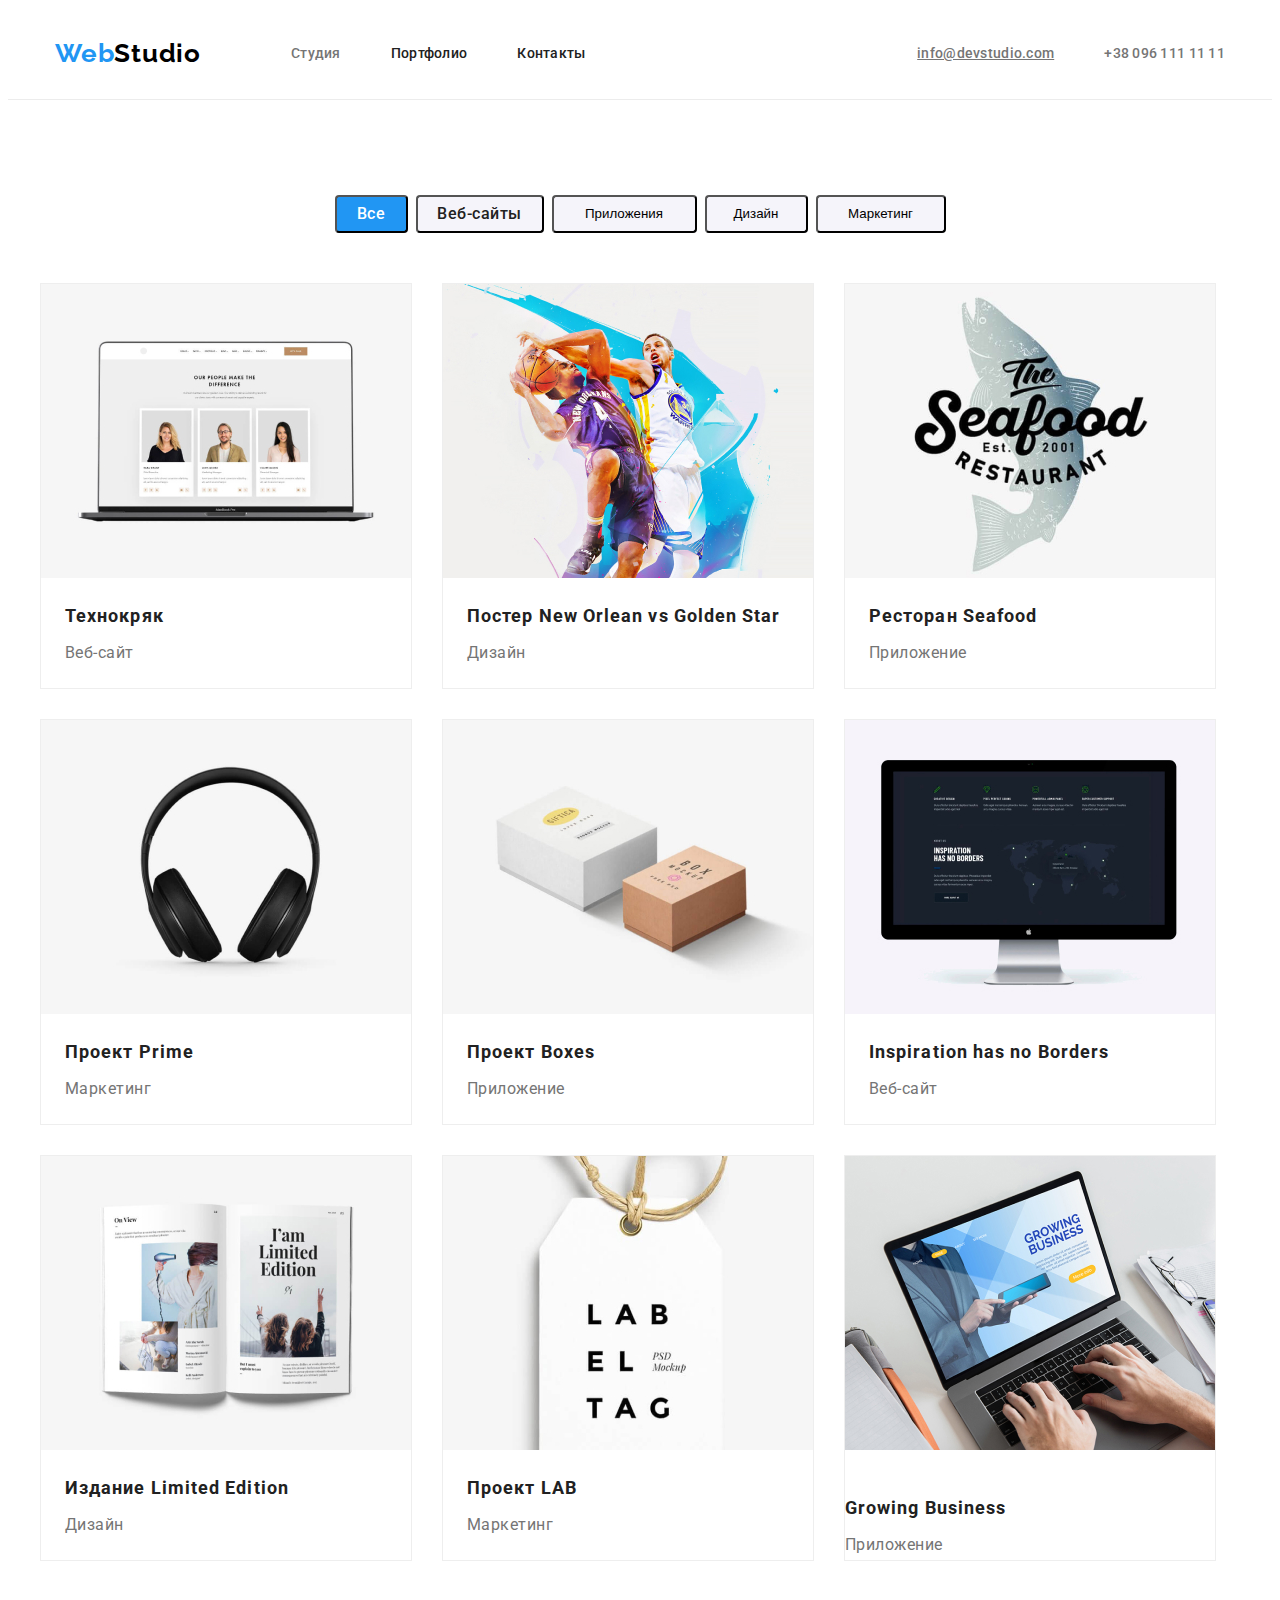
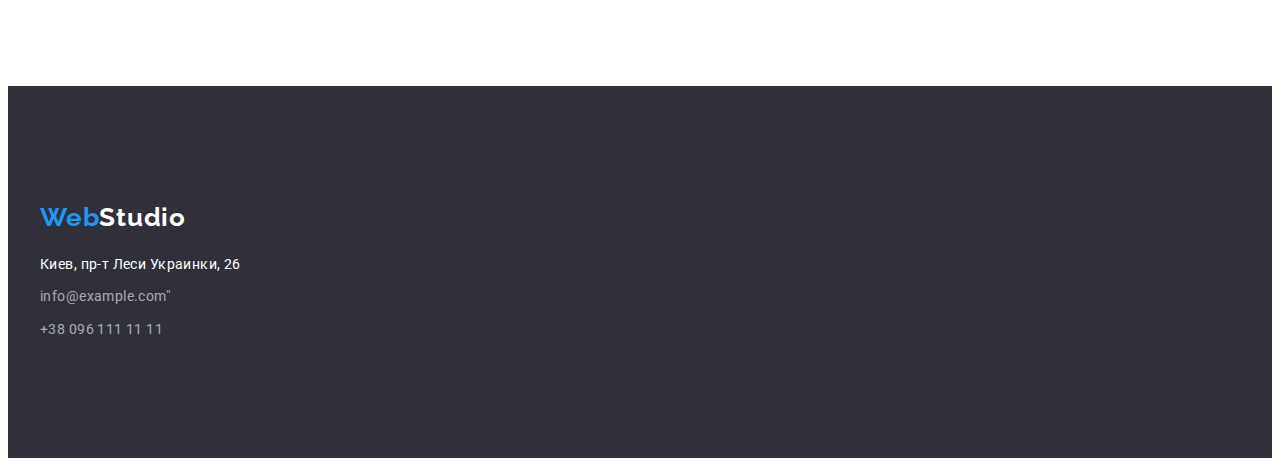
==== commit bb8894c8: "new" ====
--- a/portfolio.html
+++ b/portfolio.html
@@ -34,13 +34,7 @@
         </div>
     </header>
 
-    <address class="address-porfolio">
-      <p>  <a class="address-mail-port" href="mailto:info@devstudio.com">info@devstudio.com</a> </p>
-      <p>  <a class="header-phone-port" href="tel:+380961111111">+38 096 111 11 11</a></p>
-    </address>
-            </header> 
-            </div>
-    <main>
+       <main>
          <section class="gallery">
              <ul  class="button container">
             <li><button  class="button-service-white" type="button">Все</li>
--- a/css/styles.css
+++ b/css/styles.css
@@ -595,7 +595,3 @@
   padding-bottom: 95px;
   padding-top: 95px;
 }
-.address-mail-port.address-mail:hover,/*hover for e-mail address*/
-.address-mail-port:focus {
-  color: #2196f3;
-}
